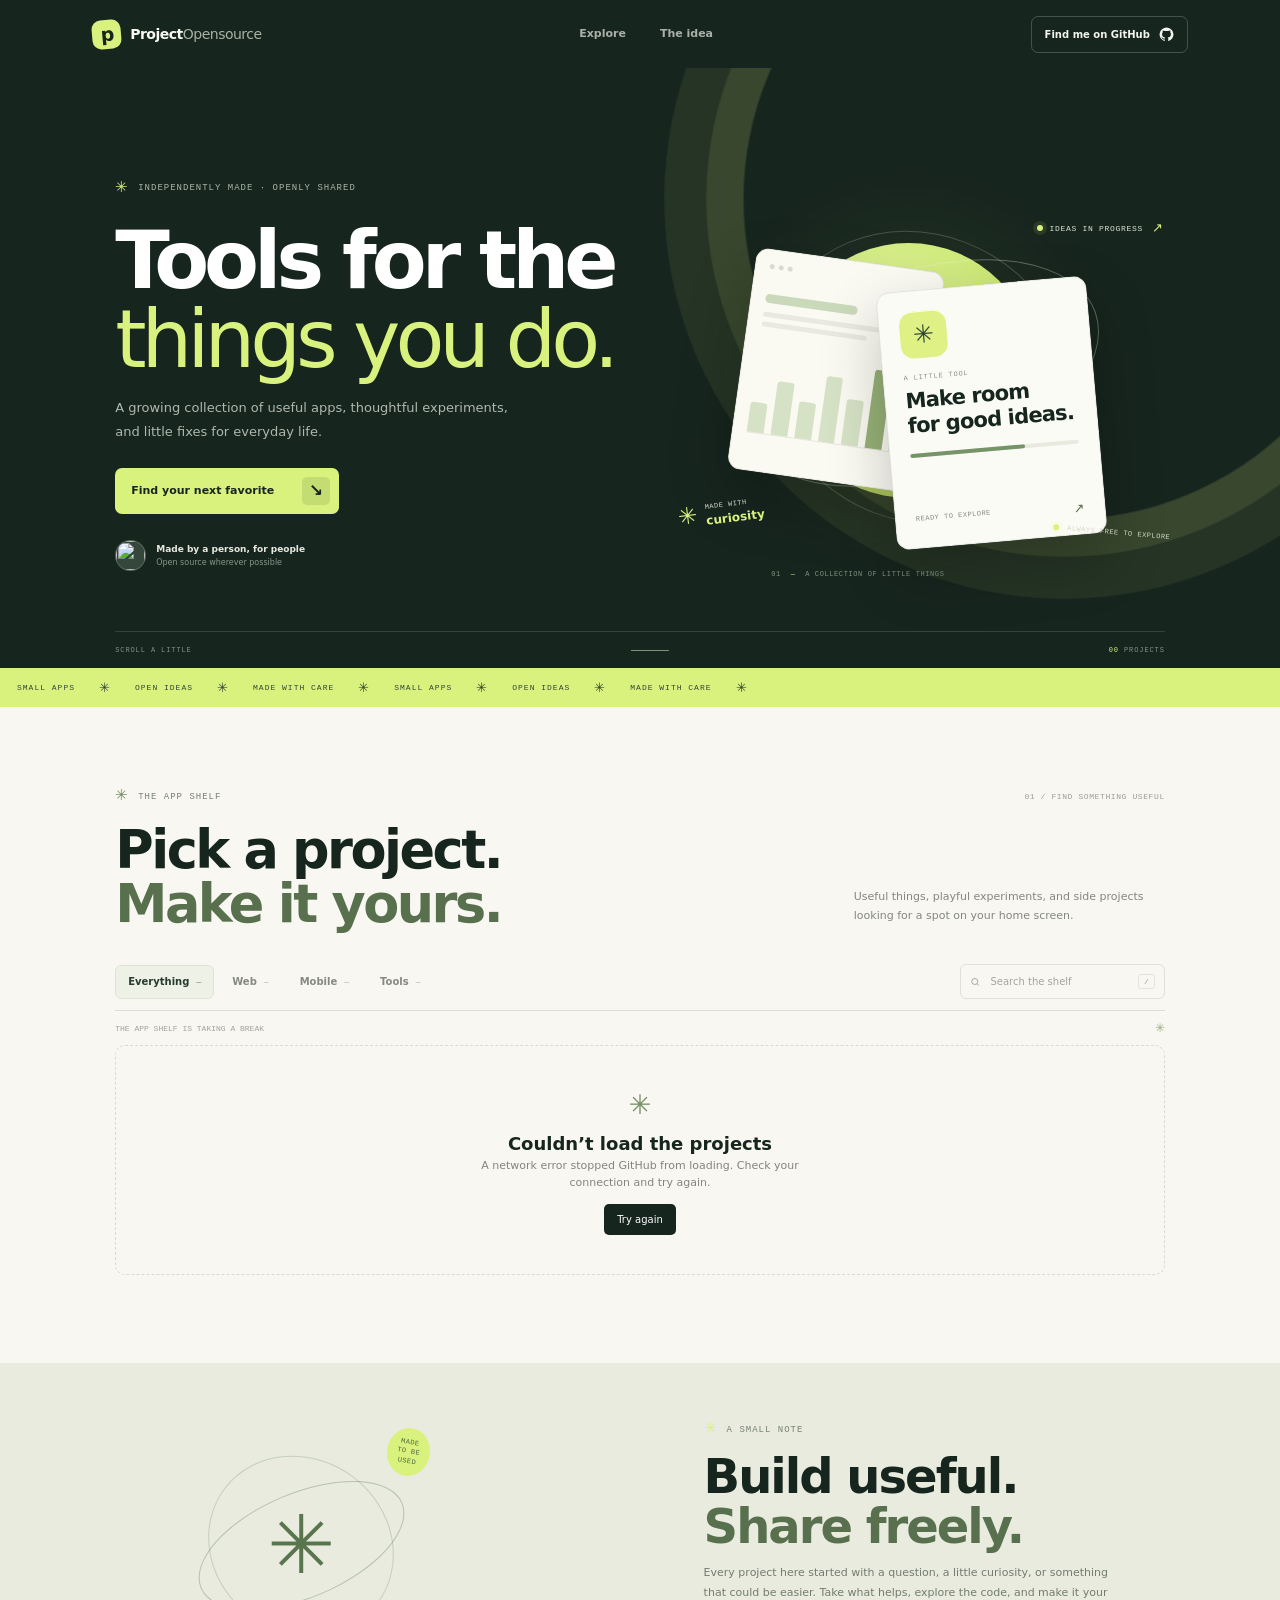
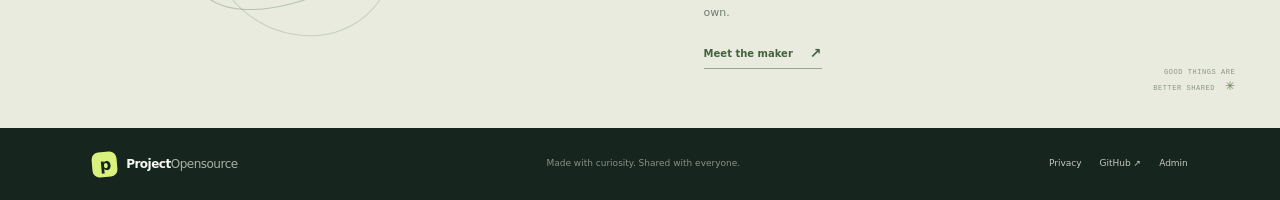
==== index.html @ 06e6ad5f "Polish mobile hero artwork" ====
<!doctype html>
<html lang="en">
  <head>
    <meta charset="utf-8">
    <meta name="viewport" content="width=device-width, initial-scale=1">
    <meta name="theme-color" content="#17251f">
    <meta name="description" content="Small, thoughtful apps for the things you do every day.">
    <title>Project Opensource — Apps for your everyday</title>
    <link rel="stylesheet" href="styles.css?v=4">
  </head>
  <body>
    <a class="skip-link" href="#apps">Skip to apps</a>
    <header class="site-header">
      <div class="header-inner">
        <a class="brand" href="#top" aria-label="Project Opensource home"><span class="brand-symbol" aria-hidden="true">p</span><span class="brand-name">Project<span>Opensource</span></span></a>
        <nav class="main-nav" aria-label="Main navigation">
          <a href="#apps">Explore</a>
          <a href="#about">The idea</a>
        </nav>
        <a class="header-profile" id="header-profile" href="https://github.com/bestboyssd" target="_blank" rel="noreferrer" aria-label="Find me on GitHub" title="Find me on GitHub"><span>Find me on GitHub</span><svg viewBox="0 0 24 24" aria-hidden="true"><path d="M12 .9a11.1 11.1 0 0 0-3.5 21.63c.55.1.76-.24.76-.53v-2.02c-3.1.68-3.76-1.31-3.76-1.31-.5-1.3-1.24-1.65-1.24-1.65-1.02-.7.08-.69.08-.69 1.12.08 1.71 1.15 1.71 1.15 1 1.72 2.62 1.23 3.26.94.1-.73.4-1.23.71-1.52-2.48-.28-5.08-1.24-5.08-5.52 0-1.22.44-2.21 1.15-2.99-.12-.28-.5-1.42.11-2.95 0 0 .94-.3 3.05 1.14a10.6 10.6 0 0 1 5.55 0c2.11-1.44 3.04-1.14 3.04-1.14.61 1.53.23 2.67.12 2.95.71.78 1.14 1.77 1.14 2.99 0 4.29-2.61 5.24-5.1 5.52.4.35.76 1.03.76 2.08V22c0 .3.2.64.77.53A11.1 11.1 0 0 0 12 .9Z"/></svg></a>
      </div>
    </header>

    <main id="top">
      <section class="hero" aria-labelledby="hero-title">
        <div class="hero-grain" aria-hidden="true"></div>
        <div class="hero-copy">
          <div class="eyebrow"><span class="eyebrow-star">✳</span><span>INDEPENDENTLY MADE · OPENLY SHARED</span></div>
          <h1 id="hero-title"><span id="hero-line-one">Tools for the</span><em id="hero-line-two">things you do.</em></h1>
          <p class="hero-description" id="hero-description">A growing collection of useful apps, thoughtful experiments, and little fixes for everyday life.</p>
          <a class="hero-cta" href="#apps"><span>Find your next favorite</span><span class="cta-arrow" aria-hidden="true">↘</span></a>
          <div class="hero-proof"><div class="profile-avatar" id="profile-avatar"><span>✳</span></div><div><strong>Made by a person, for people</strong><span>Open source wherever possible</span></div></div>
        </div>
        <div class="hero-art" aria-hidden="true">
          <div class="art-sun"></div><div class="art-orbit orbit-a"></div><div class="art-orbit orbit-b"></div>
          <div class="art-label label-top"><span class="label-live"></span> IDEAS IN PROGRESS <span>↗</span></div>
          <div class="hero-app-card app-card-back"><span class="mock-window"><i></i><i></i><i></i></span><span class="mock-title"></span><span class="mock-copy"></span><span class="mock-copy short"></span><span class="mock-chart"><i></i><i></i><i></i><i></i><i></i><i></i><i></i></span></div>
          <div class="hero-app-card app-card-front"><div class="mock-app-icon"><span>✳</span></div><div class="mock-chip">A LITTLE TOOL</div><strong>Make room<br>for good ideas.</strong><div class="mock-progress"><span></span></div><div class="mock-card-foot"><span>READY TO EXPLORE</span><span>↗</span></div></div>
          <div class="floating-note note-left"><span>✳</span><div>MADE WITH<br><b>curiosity</b></div></div>
          <div class="floating-note note-right"><span class="note-dot"></span> ALWAYS FREE TO EXPLORE</div>
          <div class="art-index">01 <span>—</span> A COLLECTION OF LITTLE THINGS</div>
        </div>
        <div class="hero-edge"><span>SCROLL A LITTLE</span><span class="edge-rule"></span><span><b class="hero-total">00</b> PROJECTS</span></div>
      </section>

      <div class="ticker" aria-label="Small apps, open ideas, made with care"><div class="ticker-track"><span>SMALL APPS</span><i>✳</i><span>OPEN IDEAS</span><i>✳</i><span>MADE WITH CARE</span><i>✳</i><span>SMALL APPS</span><i>✳</i><span>OPEN IDEAS</span><i>✳</i><span>MADE WITH CARE</span><i>✳</i></div></div>

      <section class="apps-section" id="apps" aria-labelledby="apps-title">
        <div class="section-topline"><div class="eyebrow dark-eyebrow"><span class="eyebrow-star">✳</span><span>THE APP SHELF</span></div><span class="section-index">01 / FIND SOMETHING USEFUL</span></div>
        <div class="section-heading"><div><h2 id="apps-title">Pick a project.<br><em>Make it yours.</em></h2></div><p>Useful things, playful experiments, and side projects looking for a spot on your home screen.</p></div>
        <div class="collection-tools">
          <div class="filter-tabs" role="group" aria-label="Filter projects by type">
            <button class="filter-tab selected" type="button" data-filter="all" aria-pressed="true">Everything <span class="tab-count" data-count="all">—</span></button>
            <button class="filter-tab" type="button" data-filter="web" aria-pressed="false">Web <span class="tab-count" data-count="web">—</span></button>
            <button class="filter-tab" type="button" data-filter="mobile" aria-pressed="false">Mobile <span class="tab-count" data-count="mobile">—</span></button>
            <button class="filter-tab" type="button" data-filter="tools" aria-pressed="false">Tools <span class="tab-count" data-count="tools">—</span></button>
          </div>
          <label class="search-box"><svg viewBox="0 0 24 24" aria-hidden="true"><circle cx="10.8" cy="10.8" r="6.8"></circle><path d="m16 16 4.1 4.1"></path></svg><input id="search-input" type="search" placeholder="Search the shelf" aria-label="Search projects"><kbd>/</kbd></label>
        </div>
        <div class="results-line"><span id="results-note" aria-live="polite">Loading the app shelf…</span><span class="results-decoration" aria-hidden="true">✳</span></div>
        <div class="project-grid" id="project-grid" aria-live="polite" aria-busy="true"></div>
        <div class="empty-state" id="empty-state" hidden><span class="empty-spark">✳</span><h3 id="empty-title">A moment, please</h3><p id="empty-message">Fetching the latest projects.</p><button id="retry-button" class="retry-button" type="button" hidden>Try again</button></div>
        <div class="load-more-wrap" id="load-more-wrap" hidden><button class="load-more" id="load-more" type="button">Show more <span aria-hidden="true">↓</span></button></div>
      </section>

      <section class="about-section" id="about">
        <div class="about-graphic" aria-hidden="true"><div class="about-ring ring-one"></div><div class="about-ring ring-two"></div><span class="about-cross">✳</span><span class="about-small">MADE<br>TO BE<br>USED</span></div>
        <div class="about-copy"><div class="eyebrow"><span class="eyebrow-star">✳</span><span>A SMALL NOTE</span></div><h2>Build useful.<br><em>Share freely.</em></h2><p>Every project here started with a question, a little curiosity, or something that could be easier. Take what helps, explore the code, and make it your own.</p><a id="about-profile" class="about-link" href="https://github.com/bestboyssd" target="_blank" rel="noreferrer">Meet the maker <span aria-hidden="true">↗</span></a></div>
        <div class="about-side-note">GOOD THINGS ARE<br>BETTER SHARED <span>✳</span></div>
      </section>
    </main>

    <footer class="site-footer"><a class="brand footer-brand" href="#top"><span class="brand-symbol" aria-hidden="true">p</span><span class="brand-name">Project<span>Opensource</span></span></a><span class="footer-note">Made with curiosity. Shared with everyone.</span><div class="footer-links"><a href="privacy.html">Privacy</a><a href="https://github.com/bestboyssd" id="footer-profile" target="_blank" rel="noreferrer">GitHub ↗</a><a href="https://project-opensource.pages.dev/admin-login.html">Admin</a></div></footer>
    <noscript><p class="noscript">This collection needs JavaScript to load projects from GitHub. Please enable it and refresh.</p></noscript>
    <script src="config.js?v=3"></script>
    <script src="app.js?v=3"></script>
  </body>
</html>
---- styles.css ----
:root {
  color-scheme: light;
  --ink: #17251f;
  --ink-soft: #26352d;
  --paper: #f8f7f1;
  --paper-bright: #fffefa;
  --paper-shadow: #efeee6;
  --muted: #7c837a;
  --line: #e7e5dc;
  --lime: #d9f27d;
  --green: #517462;
  --display: ui-sans-serif, system-ui, -apple-system, BlinkMacSystemFont, "Segoe UI", sans-serif;
  --body: ui-sans-serif, system-ui, -apple-system, BlinkMacSystemFont, "Segoe UI", sans-serif;
  --mono: ui-monospace, SFMono-Regular, Menlo, Consolas, monospace;
}
* { box-sizing: border-box; }
.skip-link { position: fixed; z-index: 20; top: 8px; left: 8px; padding: 10px 14px; border-radius: 6px; background: var(--lime); color: var(--ink); font-weight: 700; transform: translateY(-160%); }
.skip-link:focus { transform: translateY(0); }
html { scroll-behavior: smooth; scroll-padding-top: 74px; }
body { margin: 0; color: var(--ink); background: var(--paper); font: 15px/1.5 var(--body); -webkit-font-smoothing: antialiased; }
a { color: inherit; text-decoration: none; }
button,input { font: inherit; }
button,a { -webkit-tap-highlight-color: transparent; }
.site-header { height: 68px; background: var(--ink); color: white; position: relative; z-index: 5; }
.header-inner { height: 100%; max-width: 1440px; margin: auto; padding: 0 7.2%; display: flex; align-items: center; justify-content: space-between; }
.brand { display: inline-flex; align-items: center; gap: 9px; }
.brand-symbol { width: 29px; height: 29px; display: grid; place-items: center; border-radius: 9px; background: var(--lime); color: var(--ink); font: 700 19px/1 var(--display); letter-spacing: -2px; transform: rotate(-5deg); }

.brand-name { font: 700 14px var(--display); letter-spacing: -.5px; color: #f8f9f3; }
.brand-name span { color: #a9b2a5; font-weight: 400; }
.main-nav { display: flex; gap: 34px; height: 100%; align-items: center; }
.main-nav a { position: relative; color: #aab1aa; font-size: 11px; font-weight: 600; transition: color .2s; }
.main-nav a:hover { color: white; }
.header-profile { display: flex; align-items: center; gap: 9px; padding: 10px 13px; border: 1px solid rgba(255,255,255,.2); border-radius: 7px; color: #f3f4ee; font-size: 10px; font-weight: 600; transition: background .2s,border-color .2s; }
.header-profile:hover { background: rgba(255,255,255,.08); border-color: rgba(255,255,255,.4); }
.header-profile svg { width: 15px; height: 15px; fill: currentColor; }
.hero { min-height: 600px; padding: 70px 9% 42px; max-width: 1600px; margin: auto; display: grid; grid-template-columns: 1.05fr .95fr; align-items: center; position: relative; overflow: hidden; background: var(--ink); color: white; }
body { background: var(--ink); }
main { background: var(--paper); }
.hero::before { content: ""; position: absolute; width: 640px; height: 640px; right: -105px; top: -190px; border: 1px solid rgba(221,243,133,.09); border-radius: 50%; box-shadow: 0 0 0 36px rgba(221,243,133,.018),0 0 0 37px rgba(221,243,133,.08),0 0 0 78px rgba(221,243,133,.014),0 0 0 79px rgba(221,243,133,.055); pointer-events: none; }
.hero-grain { position: absolute; inset: 0; opacity: .11; pointer-events: none; background-image: radial-gradient(rgba(255,255,255,.55) .55px, transparent .55px); background-size: 6px 6px; mask-image: linear-gradient(90deg,transparent,#000 86%); }
.hero-copy { position: relative; z-index: 1; padding-bottom: 12px; }
.eyebrow { display: flex; align-items: center; gap: 9px; font: 500 9px var(--mono); letter-spacing: 1px; color: #a9b5a9; }
.eyebrow-star { color: var(--lime); font-size: 15px; line-height: 1; }
.hero h1 { margin: 25px 0 17px; max-width: 600px; font: 600 clamp(46px,6.25vw,83px)/.99 var(--display); letter-spacing: -5px; }
.hero h1 em { display: block; color: var(--lime); font-style: normal; font-weight: 500; }
.hero-description { max-width: 402px; margin: 0; color: #aeb8ae; font-size: 13px; line-height: 1.8; }
.hero-cta { display: inline-flex; align-items: center; justify-content: space-between; gap: 28px; min-height: 46px; margin-top: 25px; padding: 0 9px 0 16px; border-radius: 7px; background: var(--lime); color: var(--ink); font-weight: 700; font-size: 11px; transition: transform .2s,background .2s; }
.hero-cta:hover { transform: translateY(-2px); background: #e5f9a3; }
.cta-arrow { width: 28px; height: 28px; display: grid; place-items: center; border-radius: 5px; background: rgba(23,37,31,.1); font-size: 17px; }
.hero-proof { margin-top: 26px; display: flex; align-items: center; gap: 10px; }
.profile-avatar { width: 31px; height: 31px; flex: 0 0 31px; display: grid; place-items: center; border: 1px solid rgba(255,255,255,.17); border-radius: 50%; background: #34473a; color: var(--lime); overflow: hidden; font-size: 15px; }
.profile-avatar img { width: 100%; height: 100%; object-fit: cover; }
.hero-proof div:last-child { display: flex; flex-direction: column; line-height: 1.4; gap: 2px; }
.hero-proof strong { color: #e7e9e0; font-size: 9px; font-weight: 600; }
.hero-proof div:last-child span { color: #879589; font-size: 8px; }
.hero-art { height: 410px; max-width: 520px; width: 100%; justify-self: end; position: relative; }
.art-sun { position: absolute; width: 255px; height: 255px; top: 66px; left: 115px; border-radius: 50%; background: radial-gradient(circle at 40% 37%,#edffac,#c7e56c 68%,#aac557); box-shadow: 0 0 100px rgba(215,243,123,.09); }
.art-orbit { position: absolute; z-index: 1; left: 69px; top: 94px; width: 371px; height: 204px; border: 1px solid rgba(237,243,221,.32); border-radius: 50%; transform: rotate(-19deg); }
.orbit-b { left: 96px; top: 58px; width: 315px; height: 285px; transform: rotate(31deg); border-color: rgba(237,243,221,.2); }
.art-label { position: absolute; top: 43px; right: 1px; z-index: 3; display: flex; align-items: center; gap: 7px; color: #dce2d4; font: 8px var(--mono); letter-spacing: .7px; }
.art-label > span:last-child { color: var(--lime); font-size: 13px; margin-left: 2px; }
.label-live,.note-dot { width: 6px; height: 6px; border-radius: 50%; background: var(--lime); box-shadow: 0 0 0 4px rgba(217,242,125,.1); }
.hero-app-card { position: absolute; border: 1px solid rgba(25,40,30,.1); border-radius: 13px; box-shadow: 0 24px 60px rgba(0,0,0,.23); }
.app-card-back { z-index: 1; width: 190px; height: 223px; top: 82px; left: 75px; padding: 14px; background: #fbfaf2; transform: rotate(8deg); }
.mock-window { display: flex; gap: 4px; }.mock-window i { width: 5px; height: 5px; border-radius: 50%; background: #d9dbd0; }
.mock-title { display: block; width: 58%; height: 9px; margin-top: 25px; border-radius: 5px; background: #cbd9bb; }
.mock-copy { display: block; width: 90%; height: 5px; margin-top: 9px; border-radius: 5px; background: #e9e9df; }.mock-copy.short { width: 66%; margin-top: 5px; }
.mock-chart { height: 84px; display: flex; align-items: end; justify-content: space-around; gap: 7px; margin-top: 23px; border-bottom: 1px solid #e8e7de; }.mock-chart i { flex: 1; background: #d5e2c5; border-radius: 3px 3px 0 0; }.mock-chart i:nth-child(1){height:36%}.mock-chart i:nth-child(2){height:65%}.mock-chart i:nth-child(3){height:45%}.mock-chart i:nth-child(4){height:80%}.mock-chart i:nth-child(5){height:56%}.mock-chart i:nth-child(6){height:95%;background:#97b277}.mock-chart i:nth-child(7){height:70%}
.app-card-front { z-index: 2; top: 107px; left: 220px; width: 211px; height: 258px; padding: 20px; background: #fbfbf6; color: var(--ink); transform: rotate(-5deg); }
.mock-app-icon { width: 47px; height: 47px; display: grid; place-items: center; border-radius: 13px; background: #dff084; color: #304937; font-size: 25px; box-shadow: inset 0 1px rgba(255,255,255,.9); }
.mock-chip { margin-top: 15px; color: #88917d; font: 7px var(--mono); letter-spacing: .8px; }
.app-card-front strong { display: block; margin-top: 7px; font: 600 21px/1.18 var(--display); letter-spacing: -.8px; }
.mock-progress { height: 4px; margin-top: 15px; border-radius: 4px; background: #e9eadf; }.mock-progress span { display: block; width: 68%; height: 100%; border-radius: inherit; background: #769468; }
.mock-card-foot { position: absolute; left: 20px; right: 20px; bottom: 17px; display: flex; justify-content: space-between; color: #828a7c; font: 7px var(--mono); letter-spacing: .5px; }.mock-card-foot span:last-child { color: #526c4b; font-size: 13px; }
.floating-note { position: absolute; z-index: 3; display: flex; align-items: center; color: #d1d8ca; font: 7px var(--mono); letter-spacing: .5px; }.note-left { left: 12px; bottom: 60px; gap: 8px; transform: rotate(-7deg); }.note-left > span { color: var(--lime); font-size: 23px; }.note-left b { display: inline-block; padding-top: 3px; color: var(--lime); font: 600 12px var(--display); letter-spacing: 0; }.note-right { right: -6px; bottom: 51px; gap: 8px; transform: rotate(5deg); }
.art-index { position: absolute; bottom: 9px; left: 105px; color: #7f9080; font: 7px var(--mono); letter-spacing: .6px; }.art-index span { color: var(--lime); padding: 0 5px; }
.hero-edge { position: absolute; bottom: 0; left: 9%; right: 9%; height: 37px; display: flex; align-items: center; justify-content: space-between; border-top: 1px solid rgba(236,241,230,.14); color: #849187; font: 7px var(--mono); letter-spacing: .9px; }
.hero-edge b { color: var(--lime); font-weight: 500; }.edge-rule { width: 38px; height: 1px; background: #7f917d; }
.ticker { overflow: hidden; background: var(--lime); color: #324534; white-space: nowrap; }
.ticker-track { width: max-content; min-height: 39px; display: flex; align-items: center; gap: 24px; padding: 0 17px; animation: ticker-scroll 28s linear infinite; font: 8px var(--mono); letter-spacing: 1px; }
.ticker-track i { font-style: normal; font-size: 13px; }
@keyframes ticker-scroll { to { transform: translateX(-33.333%); } }
.apps-section { max-width: 1440px; min-height: 600px; margin: auto; padding: 82px 9% 88px; background: var(--paper); }
.section-topline { display: flex; align-items: center; justify-content: space-between; }
.dark-eyebrow { color: #758075; }.dark-eyebrow .eyebrow-star { color: #718b61; }.section-index { color: #9b9c91; font: 8px var(--mono); letter-spacing: .6px; }
.section-heading { display: flex; align-items: end; justify-content: space-between; gap: 40px; margin-top: 19px; }
.section-heading h2 { margin: 0; font: 600 clamp(34px,4.1vw,53px)/1.03 var(--display); letter-spacing: -2.5px; }
.section-heading h2 em { color: #58704d; font-style: normal; }
.section-heading p { max-width: 310px; margin: 0 1px 5px 0; color: #83877c; font-size: 11px; line-height: 1.8; }
.collection-tools { display: flex; align-items: center; justify-content: space-between; gap: 18px; margin-top: 33px; padding-bottom: 11px; border-bottom: 1px solid #deded3; }
.filter-tabs { display: flex; gap: 5px; overflow-x: auto; scrollbar-width: none; }.filter-tabs::-webkit-scrollbar { display: none; }
.filter-tab { display: flex; align-items: center; gap: 7px; min-height: 34px; padding: 0 12px; border: 1px solid transparent; border-radius: 6px; background: transparent; color: #858a80; cursor: pointer; white-space: nowrap; font-size: 10px; font-weight: 600; transition: .18s ease; }
.filter-tab:hover { color: var(--ink); background: #efeee7; }.filter-tab.selected { color: #273c2f; border-color: #dfe3d6; background: #eef1e6; }
.tab-count { color: #a4a79d; font: 8px var(--mono); }.filter-tab.selected .tab-count { color: #617752; }
.search-box { width: 205px; height: 35px; padding: 0 9px; display: flex; align-items: center; gap: 8px; border: 1px solid #e1e0d7; border-radius: 6px; color: #93978d; transition: border .2s,box-shadow .2s; }
.search-box:focus-within { border-color: #9dac8d; box-shadow: 0 0 0 3px rgba(81,116,98,.08); }
.search-box svg { width: 14px; height: 14px; fill: none; stroke: currentColor; stroke-width: 1.8; }.search-box input { min-width: 0; width: 100%; outline: 0; border: 0; color: var(--ink); background: transparent; font-size: 10px; }.search-box input::placeholder { color: #a4a59d; }.search-box kbd { padding: 2px 5px; border: 1px solid #e5e4dc; border-radius: 3px; color: #9fa198; font: 8px var(--mono); }
.results-line { min-height: 34px; display: flex; justify-content: space-between; align-items: center; color: #a1a399; font: 8px var(--mono); }.results-decoration { color: #9cac81; font-size: 12px; }
.project-grid { display: grid; grid-template-columns: repeat(3,minmax(0,1fr)); gap: 16px; }
.project-card { --hue: 92; overflow: hidden; min-width: 0; min-height: 336px; display: flex; flex-direction: column; border: 1px solid #e5e4da; border-radius: 10px; background: var(--paper-bright); opacity: 1; animation: card-rise .38s ease both; animation-delay: var(--card-delay,0ms); transition: transform .22s ease,box-shadow .22s ease,border-color .22s ease; }
@keyframes card-rise { from { opacity: 0; } to { opacity: 1; } }
.project-card:hover { transform: translateY(-5px); border-color: #d7ddcf; box-shadow: 0 15px 32px rgba(32,48,35,.09); }
.project-cover { height: 128px; position: relative; overflow: hidden; background: linear-gradient(135deg,hsl(var(--hue) 46% 85%),hsl(calc(var(--hue) + 36) 47% 72%)); }
.project-cover::before { content: ""; position: absolute; width: 155px; height: 155px; top: -83px; right: -21px; border: 1px solid rgba(255,255,255,.52); border-radius: 50%; box-shadow: 0 0 0 18px rgba(255,255,255,.1),0 0 0 42px rgba(255,255,255,.09); }
.project-cover::after { content: ""; position: absolute; inset: 0; opacity: .13; background-image: radial-gradient(rgba(36,45,33,.6) .55px,transparent .55px); background-size: 6px 6px; mask-image: linear-gradient(140deg,#000,transparent 78%); }
.cover-type { position: absolute; left: 13px; top: 13px; z-index: 1; padding: 5px 7px; border: 1px solid rgba(255,255,255,.44); border-radius: 4px; color: #364532; background: rgba(255,255,255,.38); backdrop-filter: blur(7px); font: 7px var(--mono); letter-spacing: .6px; text-transform: uppercase; }
.cover-icon { position: absolute; z-index: 1; left: 19px; bottom: 8px; width: 73px; height: 73px; display: grid; place-items: center; border: 4px solid rgba(255,255,255,.74); border-radius: 22px; color: #273d30; background: rgba(255,255,255,.75); box-shadow: 0 5px 15px rgba(40,54,36,.11); font: 600 29px var(--display); text-transform: uppercase; transform: rotate(-5deg); }
.cover-icon::after { content: "✳"; position: absolute; right: -10px; top: -11px; color: #526d49; font: 14px var(--body); transform: rotate(15deg); }
.cover-orbit { position: absolute; width: 130px; height: 66px; right: 37px; bottom: 24px; border: 1px solid rgba(255,255,255,.63); border-radius: 50%; transform: rotate(-24deg); }
.cover-spark { position: absolute; z-index: 1; right: 45px; bottom: 25px; color: rgba(255,255,255,.83); font-size: 24px; }
.card-star { position: absolute; z-index: 2; top: 13px; right: 13px; display: flex; align-items: center; gap: 5px; color: #405440; font: 9px var(--mono); }.card-star svg { width: 12px; height: 12px; fill: rgba(255,255,255,.36); stroke: currentColor; stroke-width: 1.4; }
.project-body { padding: 20px 16px 0; display: flex; flex: 1; flex-direction: column; }
.project-card h3 { overflow: hidden; margin: 0; color: #1f2e25; text-overflow: ellipsis; white-space: nowrap; text-transform: capitalize; font: 600 18px/1.25 var(--display); letter-spacing: -.45px; }
.project-description { display: -webkit-box; min-height: 38px; overflow: hidden; margin: 7px 0 0; color: #81867c; font-size: 10px; line-height: 1.75; -webkit-line-clamp: 2; -webkit-box-orient: vertical; }
.tag-list { min-height: 25px; display: flex; flex-wrap: wrap; gap: 5px; margin-top: 11px; }.project-tag { padding: 4px 7px; border: 1px solid #ecebe3; border-radius: 4px; color: #777d72; background: #f7f6f0; font: 7px var(--mono); }.project-tag.primary-tag { border-color: #e1e8d6; color: #58724c; background: #f0f3e9; }
.card-footer { min-height: 53px; display: flex; align-items: center; justify-content: space-between; gap: 9px; margin-top: auto; border-top: 1px solid #eeede6; }
.repo-action { width: 29px; height: 29px; display: grid; flex: 0 0 29px; place-items: center; border: 1px solid #e8e8df; border-radius: 5px; color: #677166; transition: .18s; }.repo-action:hover { color: var(--ink); background: #f1f1e9; }.repo-action svg { width: 14px; height: 14px; fill: currentColor; }
.card-ctas { display: flex; align-items: center; gap: 6px; }.download-action,.website-action { min-height: 30px; display: inline-flex; align-items: center; justify-content: center; gap: 6px; padding: 0 10px; border-radius: 5px; color: #f7f8ef; background: var(--ink); font-size: 9px; font-weight: 700; transition: background .18s,transform .18s; }.download-action:hover,.website-action:hover { background: #385540; transform: translateY(-1px); }.download-action svg,.website-action svg { width: 12px; height: 12px; fill: none; stroke: currentColor; stroke-width: 1.7; stroke-linecap: round; stroke-linejoin: round; }.website-action { color: #3b5440; border: 1px solid #dfe5d8; background: #f0f3e9; }.website-action:hover { color: white; }.download-action.downloading { opacity: .7; pointer-events: none; }
.updated-date { color: #aaa99e; font: 7px var(--mono); white-space: nowrap; }
.empty-state { min-height: 230px; display: flex; flex-direction: column; align-items: center; justify-content: center; padding: 25px; border: 1px dashed #d9dbd0; border-radius: 10px; text-align: center; }.empty-state[hidden],.load-more-wrap[hidden] { display: none; }.empty-spark { color: #769166; font-size: 27px; }.empty-state h3 { margin: 8px 0 4px; font: 600 18px var(--display); }.empty-state p { max-width: 350px; margin: 0; color: #82867b; font-size: 11px; }.retry-button { margin-top: 13px; padding: 8px 13px; border: 0; border-radius: 5px; background: var(--ink); color: white; cursor: pointer; font-size: 10px; }.load-more-wrap { display: flex; justify-content: center; padding-top: 27px; }.load-more { min-height: 39px; padding: 0 17px; border: 1px solid #dfe0d7; border-radius: 6px; background: transparent; color: #586256; cursor: pointer; font-size: 10px; font-weight: 600; }.load-more:hover { background: #eff1e8; }
.about-section { min-height: 365px; position: relative; display: flex; align-items: center; justify-content: space-between; gap: 45px; overflow: hidden; padding: 55px 13%; background: #e8ebde; }
.about-graphic { width: 270px; height: 250px; flex: 0 0 270px; position: relative; display: grid; place-items: center; }
.about-ring { position: absolute; border: 1px solid rgba(88,112,77,.34); border-radius: 50%; transform: rotate(-23deg); }.ring-one { width: 219px; height: 105px; }.ring-two { width: 192px; height: 174px; transform: rotate(37deg); border-color: rgba(88,112,77,.23); }
.about-cross { position: absolute; color: #59754d; font-size: 81px; }.about-small { position: absolute; top: 7px; right: 6px; padding: 10px; border-radius: 50%; background: var(--lime); color: #4c6644; text-align: center; font: 7px/1.35 var(--mono); letter-spacing: .4px; transform: rotate(10deg); }
.about-copy { position: relative; z-index: 1; max-width: 490px; }.about-copy .eyebrow { color: #768174; }.about-copy h2 { margin: 15px 0 12px; font: 600 clamp(34px,4vw,48px)/1.03 var(--display); letter-spacing: -2px; }.about-copy h2 em { color: #58704d; font-style: normal; }.about-copy p { max-width: 410px; margin: 0 0 18px; color: #737c70; font-size: 11px; line-height: 1.8; }.about-link { display: inline-flex; align-items: center; gap: 17px; padding-bottom: 4px; border-bottom: 1px solid #97a68d; color: #45613f; font-size: 10px; font-weight: 700; }.about-link span { font-size: 14px; }.about-side-note { position: absolute; right: 3.5%; bottom: 31px; color: #8b9586; text-align: right; font: 7px/1.6 var(--mono); letter-spacing: .55px; }.about-side-note span { color: #66815a; font-size: 12px; margin-left: 5px; }
.site-footer { min-height: 72px; display: flex; align-items: center; justify-content: space-between; gap: 15px; padding: 14px 7.2%; background: var(--ink); color: white; }.footer-brand .brand-symbol { width: 25px; height: 25px; font-size: 16px; border-radius: 7px; }.footer-brand .brand-name { font-size: 12px; }.footer-note { color: #879287; font-size: 9px; }.footer-links { display: flex; gap: 18px; color: #c3c9c1; font-size: 9px; }.footer-links a:hover { color: var(--lime); }
.noscript { position: fixed; z-index: 10; right: 0; bottom: 0; left: 0; padding: 13px; margin: 0; background: #fff0cf; color: #55492e; text-align: center; font-size: 12px; }
@media (min-width: 1450px) { .hero { min-height: 660px; }.hero-art { transform: scale(1.12); transform-origin: center right; }.project-grid { grid-template-columns: repeat(3,minmax(0,1fr)); } }
@media (max-width: 1000px) { .hero { padding-left: 6%; padding-right: 6%; }.hero h1 { letter-spacing: -3.5px; }.hero-art { transform: scale(.87); transform-origin: center right; margin-left: -25px; }.hero-edge { left: 6%; right: 6%; }.apps-section { padding-left: 6%; padding-right: 6%; }.project-grid { grid-template-columns: repeat(2,minmax(0,1fr)); }.about-section { padding-left: 8%; padding-right: 8%; gap: 25px; }.about-graphic { transform: scale(.88); flex-basis: 238px; margin-left: -12px; } }
@media (max-width: 680px) {
  html { scroll-padding-top: 61px; }.site-header { height: 61px; }.header-inner { padding: 0 17px; }.brand-symbol { width: 27px; height: 27px; }.brand-name { font-size: 13px; }.main-nav { display: flex; align-items: center; gap: 11px; }.main-nav a { min-height: 44px; display: inline-flex; align-items: center; font-size: 9px; }.header-profile { width: 36px; height: 36px; justify-content: center; padding: 0; gap: 0; }.header-profile span { display: none; }.header-profile svg { width: 15px; }
  .hero { display: flex; flex-direction: column; align-items: stretch; min-height: 0; padding: 45px 21px 0; }.hero::before { width: 390px; height: 390px; right: -190px; top: 217px; box-shadow: 0 0 0 22px rgba(221,243,133,.018),0 0 0 23px rgba(221,243,133,.08),0 0 0 48px rgba(221,243,133,.014),0 0 0 49px rgba(221,243,133,.055); }.hero h1 { margin: 20px 0 12px; font-size: clamp(45px,12vw,62px); letter-spacing: -3px; line-height: .99; }.hero-description { max-width: 360px; font-size: 11px; line-height: 1.75; }.hero-cta { min-height: 43px; margin-top: 19px; padding-left: 13px; gap: 22px; font-size: 10px; }.cta-arrow { width: 26px; height: 26px; }.hero-proof { margin-top: 18px; }.hero-proof strong { font-size: 8px; }.hero-proof div:last-child span { font-size: 7px; }
  .hero-art { height: 270px; width: 100%; max-width: 390px; flex: 0 0 270px; margin: 5px auto 0; transform: scale(.77); transform-origin: center top; }.art-sun { left: 65px; top: 47px; width: 235px; height: 235px; }.art-orbit { left: 17px; top: 76px; width: 350px; height: 190px; }.orbit-b { left: 40px; top: 44px; width: 300px; height: 270px; }.art-label { right: 4px; top: 28px; font-size: 7px; }.app-card-back { left: 28px; top: 42px; }.app-card-front { left: 171px; top: 66px; }.note-left { left: 1px; bottom: 30px; }.note-right { right: 0; bottom: 27px; font-size: 6px; }.art-index { bottom: 1px; left: 87px; font-size: 6px; }.hero-edge { position: relative; left: auto; right: auto; bottom: auto; min-height: 35px; flex: 0 0 35px; font-size: 6px; }.edge-rule { width: 24px; }.ticker-track { min-height: 34px; gap: 17px; font-size: 7px; }.ticker-track i { font-size: 11px; }
  .apps-section { min-height: 0; padding: 55px 18px 62px; }.section-topline { align-items: center; }.section-index { font-size: 6px; letter-spacing: .25px; }.eyebrow { font-size: 8px; }.section-heading { display: block; margin-top: 14px; }.section-heading h2 { font-size: 39px; letter-spacing: -2px; }.section-heading p { max-width: 330px; margin-top: 10px; font-size: 10px; }.collection-tools { display: flex; flex-direction: column-reverse; align-items: stretch; gap: 8px; margin-top: 21px; padding-bottom: 7px; }.search-box { width: 100%; min-height: 44px; padding: 0 10px; }.search-box input { font-size: 10px; }.filter-tabs { width: calc(100% + 36px); margin: 0 -18px; padding: 0 13px; gap: 2px; }.filter-tab { min-height: 40px; padding: 0 9px; gap: 5px; font-size: 9px; }.tab-count { font-size: 7px; }.results-line { min-height: 29px; font-size: 7px; }.project-grid { grid-template-columns: minmax(0,1fr); gap: 12px; }.project-card { min-height: 320px; border-radius: 9px; }.project-cover { height: 123px; }.cover-icon { width: 69px; height: 69px; border-radius: 20px; }.project-body { padding: 18px 14px 0; }.project-card h3 { font-size: 17px; }.project-description { min-height: 35px; margin-top: 6px; font-size: 10px; }.tag-list { margin-top: 9px; }.card-footer { min-height: 54px; }.card-ctas { gap: 5px; }.download-action,.website-action { min-height: 40px; padding: 0 9px; font-size: 9px; }.repo-action { width: 40px; height: 40px; }.updated-date { font-size: 6px; }.load-more-wrap { padding-top: 20px; }
  .about-section { min-height: 480px; display: flex; flex-direction: column-reverse; align-items: stretch; justify-content: flex-end; gap: 0; padding: 45px 23px 56px; }.about-copy { max-width: 380px; }.about-copy h2 { margin-top: 12px; font-size: 39px; letter-spacing: -1.8px; }.about-copy p { max-width: 340px; margin-bottom: 16px; font-size: 10px; }.about-graphic { position: absolute; right: -13px; bottom: 18px; width: 205px; height: 190px; transform: scale(.75); transform-origin: bottom right; }.about-side-note { right: auto; left: 22px; bottom: 32px; font-size: 6px; }.site-footer { min-height: 65px; padding: 12px 16px; gap: 9px; }.footer-brand .brand-symbol { width: 22px; height: 22px; }.footer-brand .brand-name { font-size: 10px; }.footer-note { display: none; }.footer-links { gap: 13px; font-size: 8px; }
}
@media (max-width: 365px) { .header-inner { padding: 0 13px; }.hero { padding-left: 17px; padding-right: 17px; }.hero h1 { font-size: 43px; }.hero-art { width: 125%; margin-left: -12%; transform: scale(.7); transform-origin: center top; margin-bottom: -40px; }.hero-edge { font-size: 5px; }.apps-section { padding-left: 15px; padding-right: 15px; }.filter-tabs { width: calc(100% + 30px); margin-left: -15px; margin-right: -15px; padding: 0 9px; }.filter-tab { padding: 0 7px; }.about-section { padding-left: 18px; padding-right: 18px; }.footer-links { gap: 9px; } }
@media (prefers-reduced-motion: reduce) { *,*::before,*::after { scroll-behavior: auto !important; animation-duration: .01ms !important; animation-iteration-count: 1 !important; transition-duration: .01ms !important; } }

@media (max-width:680px) { .hero-art { height:280px; flex-basis:280px; transform:scale(.82); transform-origin:center top; }.app-card-back { left:14px; }.app-card-front { left:147px; }.hero-art .art-label,.hero-art .floating-note,.hero-art .art-index { display:none; } }
@media (max-width:365px) { .hero-art { width:100%; margin:5px auto 0; transform:scale(.66); transform-origin:center top; } }
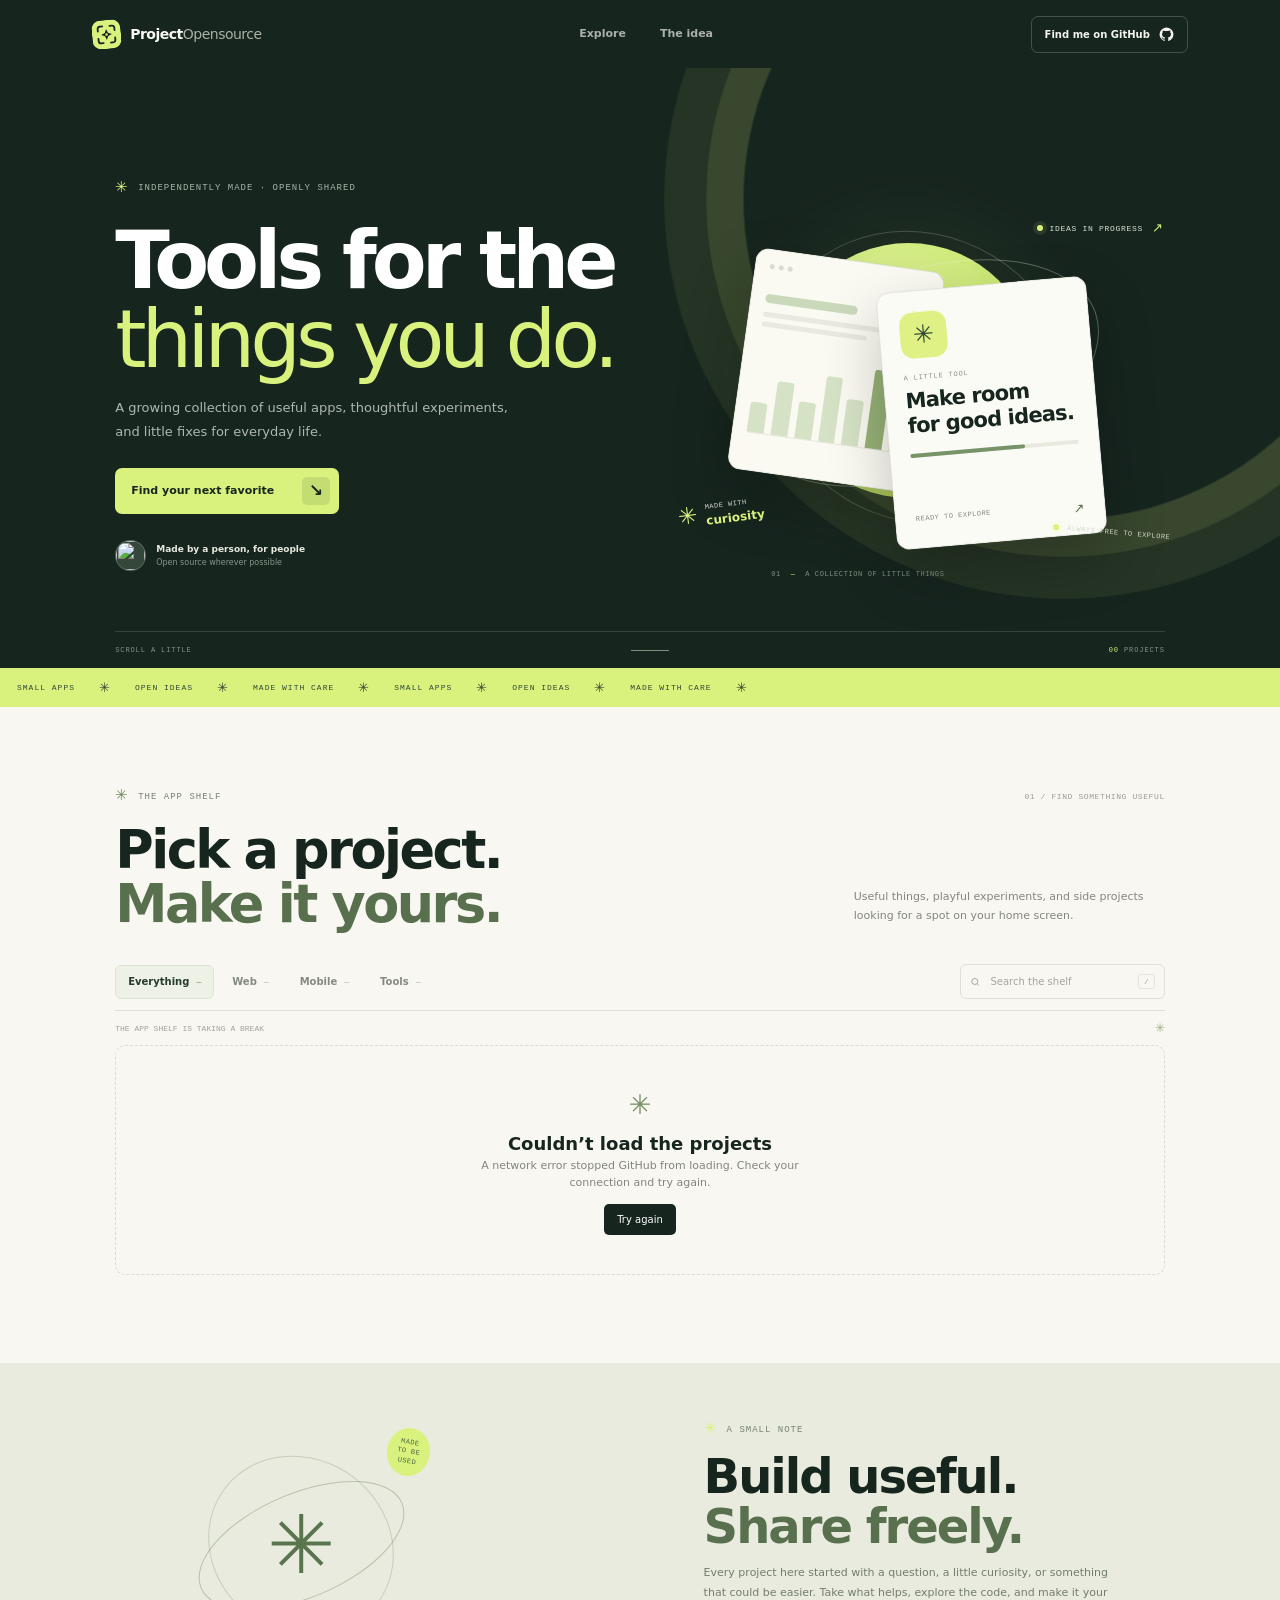
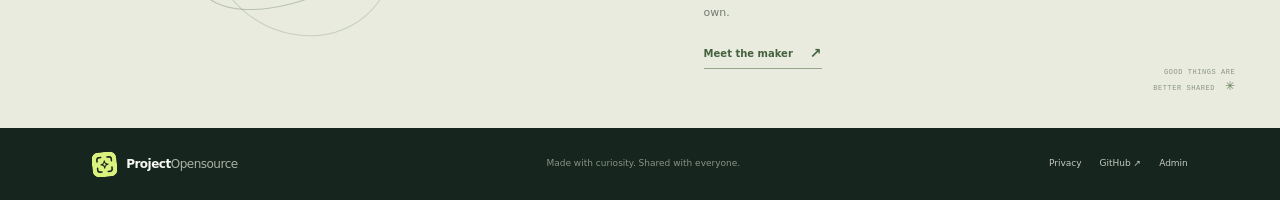
==== commit dd9e6210: "Add Project Opensource brand icon" ====
--- a/index.html
+++ b/index.html
@@ -6,13 +6,15 @@
     <meta name="theme-color" content="#17251f">
     <meta name="description" content="Small, thoughtful apps for the things you do every day.">
     <title>Project Opensource — Apps for your everyday</title>
-    <link rel="stylesheet" href="styles.css?v=4">
+    <link rel="icon" type="image/svg+xml" href="icon.svg">
+    <link rel="manifest" href="site.webmanifest">
+    <link rel="stylesheet" href="styles.css?v=7">
   </head>
   <body>
     <a class="skip-link" href="#apps">Skip to apps</a>
     <header class="site-header">
       <div class="header-inner">
-        <a class="brand" href="#top" aria-label="Project Opensource home"><span class="brand-symbol" aria-hidden="true">p</span><span class="brand-name">Project<span>Opensource</span></span></a>
+        <a class="brand" href="#top" aria-label="Project Opensource home"><img class="brand-symbol" src="icon.svg" alt="" aria-hidden="true"><span class="brand-name">Project<span>Opensource</span></span></a>
         <nav class="main-nav" aria-label="Main navigation">
           <a href="#apps">Explore</a>
           <a href="#about">The idea</a>
@@ -70,7 +72,7 @@
       </section>
     </main>
 
-    <footer class="site-footer"><a class="brand footer-brand" href="#top"><span class="brand-symbol" aria-hidden="true">p</span><span class="brand-name">Project<span>Opensource</span></span></a><span class="footer-note">Made with curiosity. Shared with everyone.</span><div class="footer-links"><a href="privacy.html">Privacy</a><a href="https://github.com/bestboyssd" id="footer-profile" target="_blank" rel="noreferrer">GitHub ↗</a><a href="https://project-opensource.pages.dev/admin-login.html">Admin</a></div></footer>
+    <footer class="site-footer"><a class="brand footer-brand" href="#top"><img class="brand-symbol" src="icon.svg" alt="" aria-hidden="true"><span class="brand-name">Project<span>Opensource</span></span></a><span class="footer-note">Made with curiosity. Shared with everyone.</span><div class="footer-links"><a href="privacy.html">Privacy</a><a href="https://github.com/bestboyssd" id="footer-profile" target="_blank" rel="noreferrer">GitHub ↗</a><a href="https://project-opensource.pages.dev/admin-login.html">Admin</a></div></footer>
     <noscript><p class="noscript">This collection needs JavaScript to load projects from GitHub. Please enable it and refresh.</p></noscript>
     <script src="config.js?v=3"></script>
     <script src="app.js?v=3"></script>
--- a/styles.css
+++ b/styles.css
@@ -24,7 +24,7 @@
 .site-header { height: 68px; background: var(--ink); color: white; position: relative; z-index: 5; }
 .header-inner { height: 100%; max-width: 1440px; margin: auto; padding: 0 7.2%; display: flex; align-items: center; justify-content: space-between; }
 .brand { display: inline-flex; align-items: center; gap: 9px; }
-.brand-symbol { width: 29px; height: 29px; display: grid; place-items: center; border-radius: 9px; background: var(--lime); color: var(--ink); font: 700 19px/1 var(--display); letter-spacing: -2px; transform: rotate(-5deg); }
+.brand-symbol { width:29px; height:29px; display:block; flex:0 0 auto; object-fit:contain; border-radius:9px; transform:rotate(-5deg); }
 
 .brand-name { font: 700 14px var(--display); letter-spacing: -.5px; color: #f8f9f3; }
 .brand-name span { color: #a9b2a5; font-weight: 400; }
@@ -124,7 +124,7 @@
 .about-ring { position: absolute; border: 1px solid rgba(88,112,77,.34); border-radius: 50%; transform: rotate(-23deg); }.ring-one { width: 219px; height: 105px; }.ring-two { width: 192px; height: 174px; transform: rotate(37deg); border-color: rgba(88,112,77,.23); }
 .about-cross { position: absolute; color: #59754d; font-size: 81px; }.about-small { position: absolute; top: 7px; right: 6px; padding: 10px; border-radius: 50%; background: var(--lime); color: #4c6644; text-align: center; font: 7px/1.35 var(--mono); letter-spacing: .4px; transform: rotate(10deg); }
 .about-copy { position: relative; z-index: 1; max-width: 490px; }.about-copy .eyebrow { color: #768174; }.about-copy h2 { margin: 15px 0 12px; font: 600 clamp(34px,4vw,48px)/1.03 var(--display); letter-spacing: -2px; }.about-copy h2 em { color: #58704d; font-style: normal; }.about-copy p { max-width: 410px; margin: 0 0 18px; color: #737c70; font-size: 11px; line-height: 1.8; }.about-link { display: inline-flex; align-items: center; gap: 17px; padding-bottom: 4px; border-bottom: 1px solid #97a68d; color: #45613f; font-size: 10px; font-weight: 700; }.about-link span { font-size: 14px; }.about-side-note { position: absolute; right: 3.5%; bottom: 31px; color: #8b9586; text-align: right; font: 7px/1.6 var(--mono); letter-spacing: .55px; }.about-side-note span { color: #66815a; font-size: 12px; margin-left: 5px; }
-.site-footer { min-height: 72px; display: flex; align-items: center; justify-content: space-between; gap: 15px; padding: 14px 7.2%; background: var(--ink); color: white; }.footer-brand .brand-symbol { width: 25px; height: 25px; font-size: 16px; border-radius: 7px; }.footer-brand .brand-name { font-size: 12px; }.footer-note { color: #879287; font-size: 9px; }.footer-links { display: flex; gap: 18px; color: #c3c9c1; font-size: 9px; }.footer-links a:hover { color: var(--lime); }
+.site-footer { min-height: 72px; display: flex; align-items: center; justify-content: space-between; gap: 15px; padding: 14px 7.2%; background: var(--ink); color: white; }.footer-brand .brand-symbol { width:25px; height:25px; border-radius:7px; }.footer-brand .brand-name { font-size: 12px; }.footer-note { color: #879287; font-size: 9px; }.footer-links { display: flex; gap: 18px; color: #c3c9c1; font-size: 9px; }.footer-links a:hover { color: var(--lime); }
 .noscript { position: fixed; z-index: 10; right: 0; bottom: 0; left: 0; padding: 13px; margin: 0; background: #fff0cf; color: #55492e; text-align: center; font-size: 12px; }
 @media (min-width: 1450px) { .hero { min-height: 660px; }.hero-art { transform: scale(1.12); transform-origin: center right; }.project-grid { grid-template-columns: repeat(3,minmax(0,1fr)); } }
 @media (max-width: 1000px) { .hero { padding-left: 6%; padding-right: 6%; }.hero h1 { letter-spacing: -3.5px; }.hero-art { transform: scale(.87); transform-origin: center right; margin-left: -25px; }.hero-edge { left: 6%; right: 6%; }.apps-section { padding-left: 6%; padding-right: 6%; }.project-grid { grid-template-columns: repeat(2,minmax(0,1fr)); }.about-section { padding-left: 8%; padding-right: 8%; gap: 25px; }.about-graphic { transform: scale(.88); flex-basis: 238px; margin-left: -12px; } }
@@ -138,5 +138,25 @@
 @media (max-width: 365px) { .header-inner { padding: 0 13px; }.hero { padding-left: 17px; padding-right: 17px; }.hero h1 { font-size: 43px; }.hero-art { width: 125%; margin-left: -12%; transform: scale(.7); transform-origin: center top; margin-bottom: -40px; }.hero-edge { font-size: 5px; }.apps-section { padding-left: 15px; padding-right: 15px; }.filter-tabs { width: calc(100% + 30px); margin-left: -15px; margin-right: -15px; padding: 0 9px; }.filter-tab { padding: 0 7px; }.about-section { padding-left: 18px; padding-right: 18px; }.footer-links { gap: 9px; } }
 @media (prefers-reduced-motion: reduce) { *,*::before,*::after { scroll-behavior: auto !important; animation-duration: .01ms !important; animation-iteration-count: 1 !important; transition-duration: .01ms !important; } }
 
-@media (max-width:680px) { .hero-art { height:280px; flex-basis:280px; transform:scale(.82); transform-origin:center top; }.app-card-back { left:14px; }.app-card-front { left:147px; }.hero-art .art-label,.hero-art .floating-note,.hero-art .art-index { display:none; } }
-@media (max-width:365px) { .hero-art { width:100%; margin:5px auto 0; transform:scale(.66); transform-origin:center top; } }
+@media (max-width:680px) {
+  .hero-art { height:280px; flex-basis:280px; transform:scale(.82); transform-origin:center top; }
+  .app-card-back { left:14px; }
+  .app-card-front { left:147px; }
+  .hero-art .art-label,.hero-art .floating-note,.hero-art .art-index { display:none; }
+}
+@media (max-width:365px) {
+  .header-inner { gap:6px; padding:0 13px; }
+  .brand { min-width:0; gap:6px; }
+  .brand-name { font-size:11px; letter-spacing:-.4px; white-space:nowrap; }
+  .main-nav { gap:0; margin-left:auto; }
+  .main-nav a { font-size:8px; }
+  .main-nav a:nth-child(2) { display:none; }
+  .header-profile { width:32px; height:32px; flex:0 0 32px; margin-left:6px; }
+  .hero h1 { font-size:clamp(35px,11.5vw,39px); letter-spacing:-2.2px; }
+  .hero-art { width:100%; height:325px; flex:0 0 325px; margin:5px auto 0; transform:none; }
+  .app-card-back { display:none; }
+  .app-card-front { left:50%; top:45px; transform:translateX(-50%) rotate(-3deg); }
+  .art-sun { left:25px; }
+  .art-orbit { left:-18px; width:320px; }
+  .orbit-b { left:6px; width:290px; }
+}
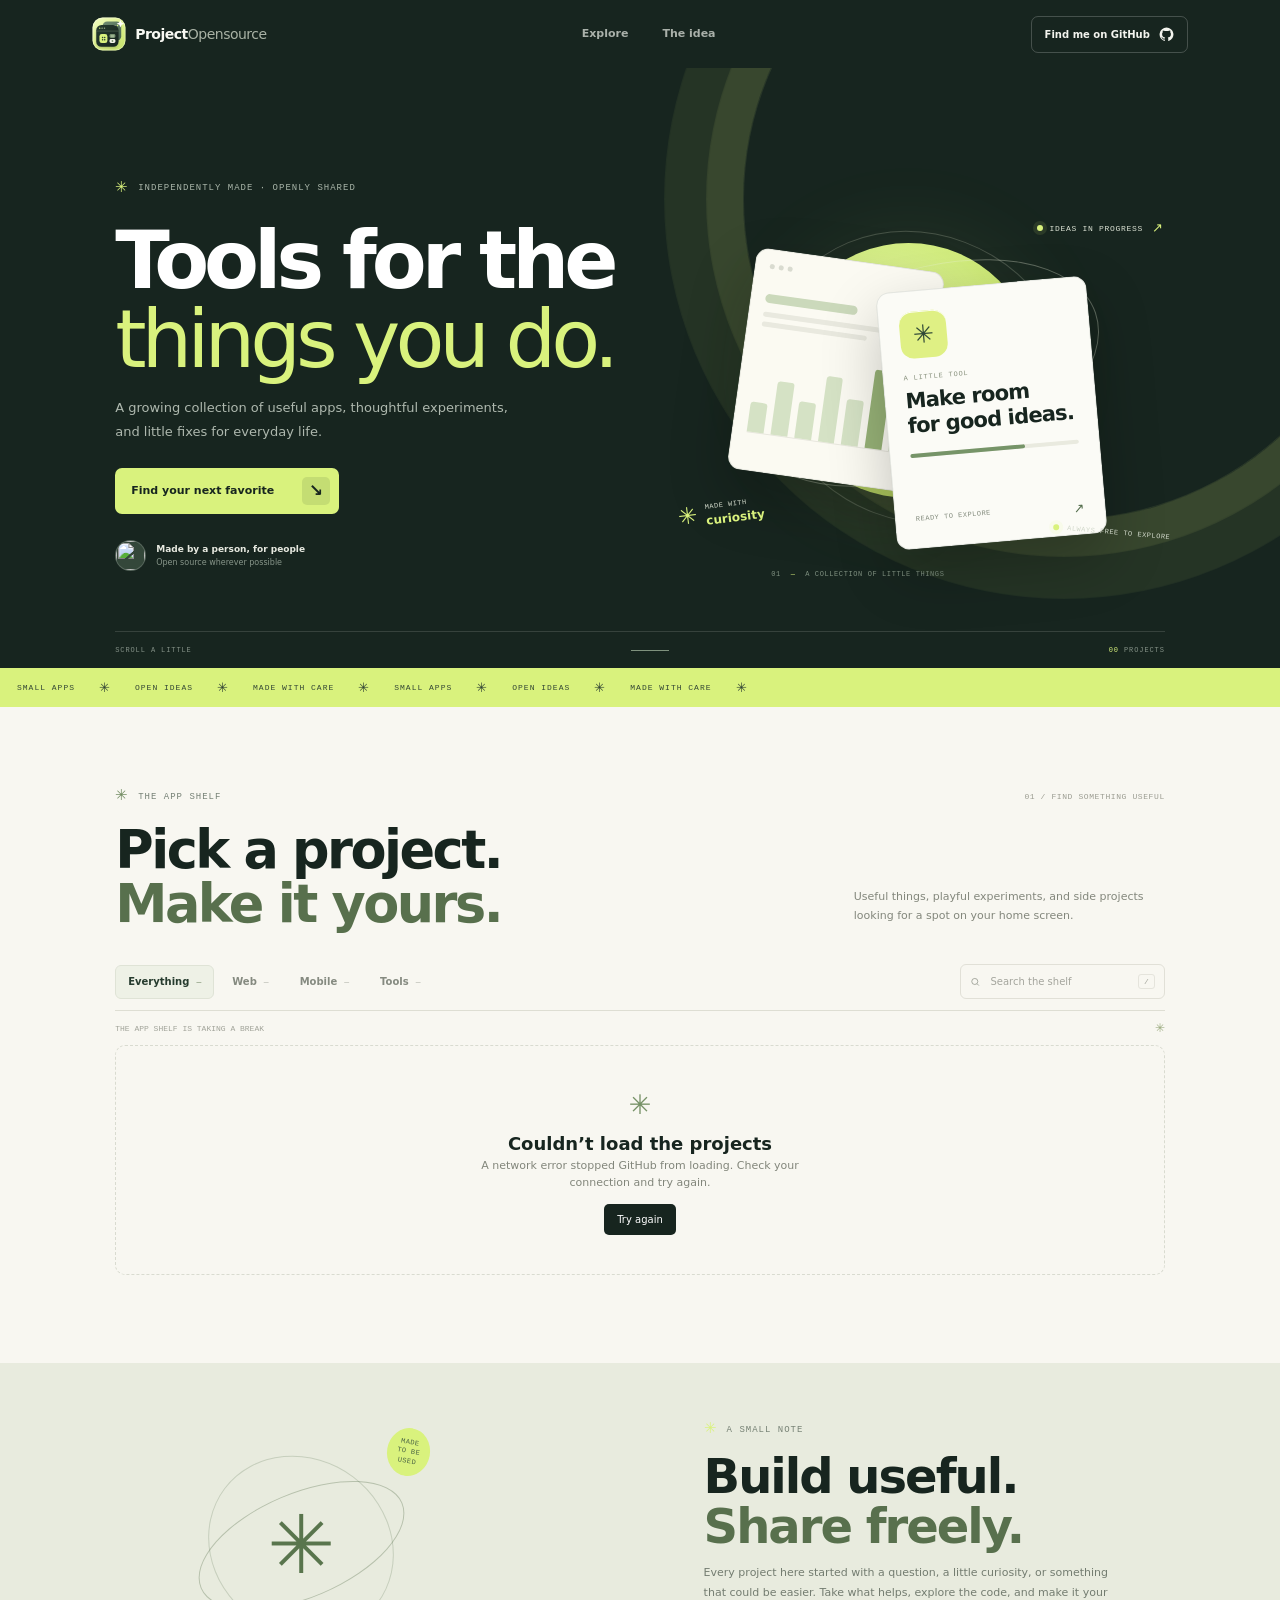
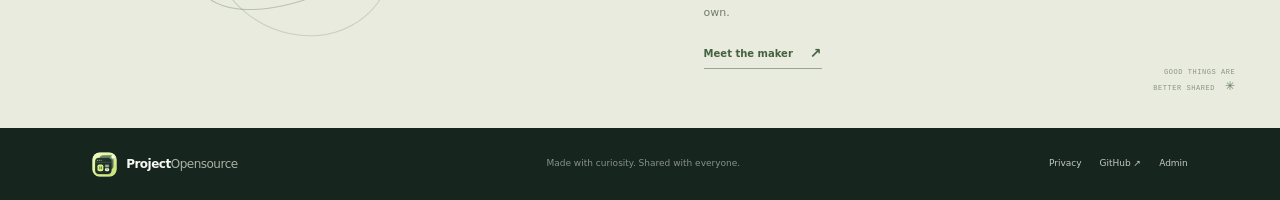
==== commit a256b580: "Bust cache for refreshed brand assets" ====
--- a/index.html
+++ b/index.html
@@ -6,15 +6,15 @@
     <meta name="theme-color" content="#17251f">
     <meta name="description" content="Small, thoughtful apps for the things you do every day.">
     <title>Project Opensource — Apps for your everyday</title>
-    <link rel="icon" type="image/svg+xml" href="icon.svg">
-    <link rel="manifest" href="site.webmanifest">
-    <link rel="stylesheet" href="styles.css?v=7">
+    <link rel="icon" type="image/svg+xml" href="icon.svg?v=2">
+    <link rel="manifest" href="site.webmanifest?v=2">
+    <link rel="stylesheet" href="styles.css?v=8">
   </head>
   <body>
     <a class="skip-link" href="#apps">Skip to apps</a>
     <header class="site-header">
       <div class="header-inner">
-        <a class="brand" href="#top" aria-label="Project Opensource home"><img class="brand-symbol" src="icon.svg" alt="" aria-hidden="true"><span class="brand-name">Project<span>Opensource</span></span></a>
+        <a class="brand" href="./" aria-label="Project Opensource home"><img class="brand-symbol" src="icon.svg?v=2" alt="" aria-hidden="true"><span class="brand-name">Project<span>Opensource</span></span></a>
         <nav class="main-nav" aria-label="Main navigation">
           <a href="#apps">Explore</a>
           <a href="#about">The idea</a>
@@ -23,7 +23,7 @@
       </div>
     </header>
 
-    <main id="top">
+    <main>
       <section class="hero" aria-labelledby="hero-title">
         <div class="hero-grain" aria-hidden="true"></div>
         <div class="hero-copy">
@@ -72,7 +72,7 @@
       </section>
     </main>
 
-    <footer class="site-footer"><a class="brand footer-brand" href="#top"><img class="brand-symbol" src="icon.svg" alt="" aria-hidden="true"><span class="brand-name">Project<span>Opensource</span></span></a><span class="footer-note">Made with curiosity. Shared with everyone.</span><div class="footer-links"><a href="privacy.html">Privacy</a><a href="https://github.com/bestboyssd" id="footer-profile" target="_blank" rel="noreferrer">GitHub ↗</a><a href="https://project-opensource.pages.dev/admin-login.html">Admin</a></div></footer>
+    <footer class="site-footer"><a class="brand footer-brand" href="./"><img class="brand-symbol" src="icon.svg?v=2" alt="" aria-hidden="true"><span class="brand-name">Project<span>Opensource</span></span></a><span class="footer-note">Made with curiosity. Shared with everyone.</span><div class="footer-links"><a href="privacy.html">Privacy</a><a href="https://github.com/bestboyssd" id="footer-profile" target="_blank" rel="noreferrer">GitHub ↗</a><a href="https://project-opensource.pages.dev/admin-login.html">Admin</a></div></footer>
     <noscript><p class="noscript">This collection needs JavaScript to load projects from GitHub. Please enable it and refresh.</p></noscript>
     <script src="config.js?v=3"></script>
     <script src="app.js?v=3"></script>
--- a/styles.css
+++ b/styles.css
@@ -24,7 +24,7 @@
 .site-header { height: 68px; background: var(--ink); color: white; position: relative; z-index: 5; }
 .header-inner { height: 100%; max-width: 1440px; margin: auto; padding: 0 7.2%; display: flex; align-items: center; justify-content: space-between; }
 .brand { display: inline-flex; align-items: center; gap: 9px; }
-.brand-symbol { width:29px; height:29px; display:block; flex:0 0 auto; object-fit:contain; border-radius:9px; transform:rotate(-5deg); }
+.brand-symbol { width:34px; height:34px; display:block; flex:0 0 auto; object-fit:contain; border-radius:10px; }
 
 .brand-name { font: 700 14px var(--display); letter-spacing: -.5px; color: #f8f9f3; }
 .brand-name span { color: #a9b2a5; font-weight: 400; }
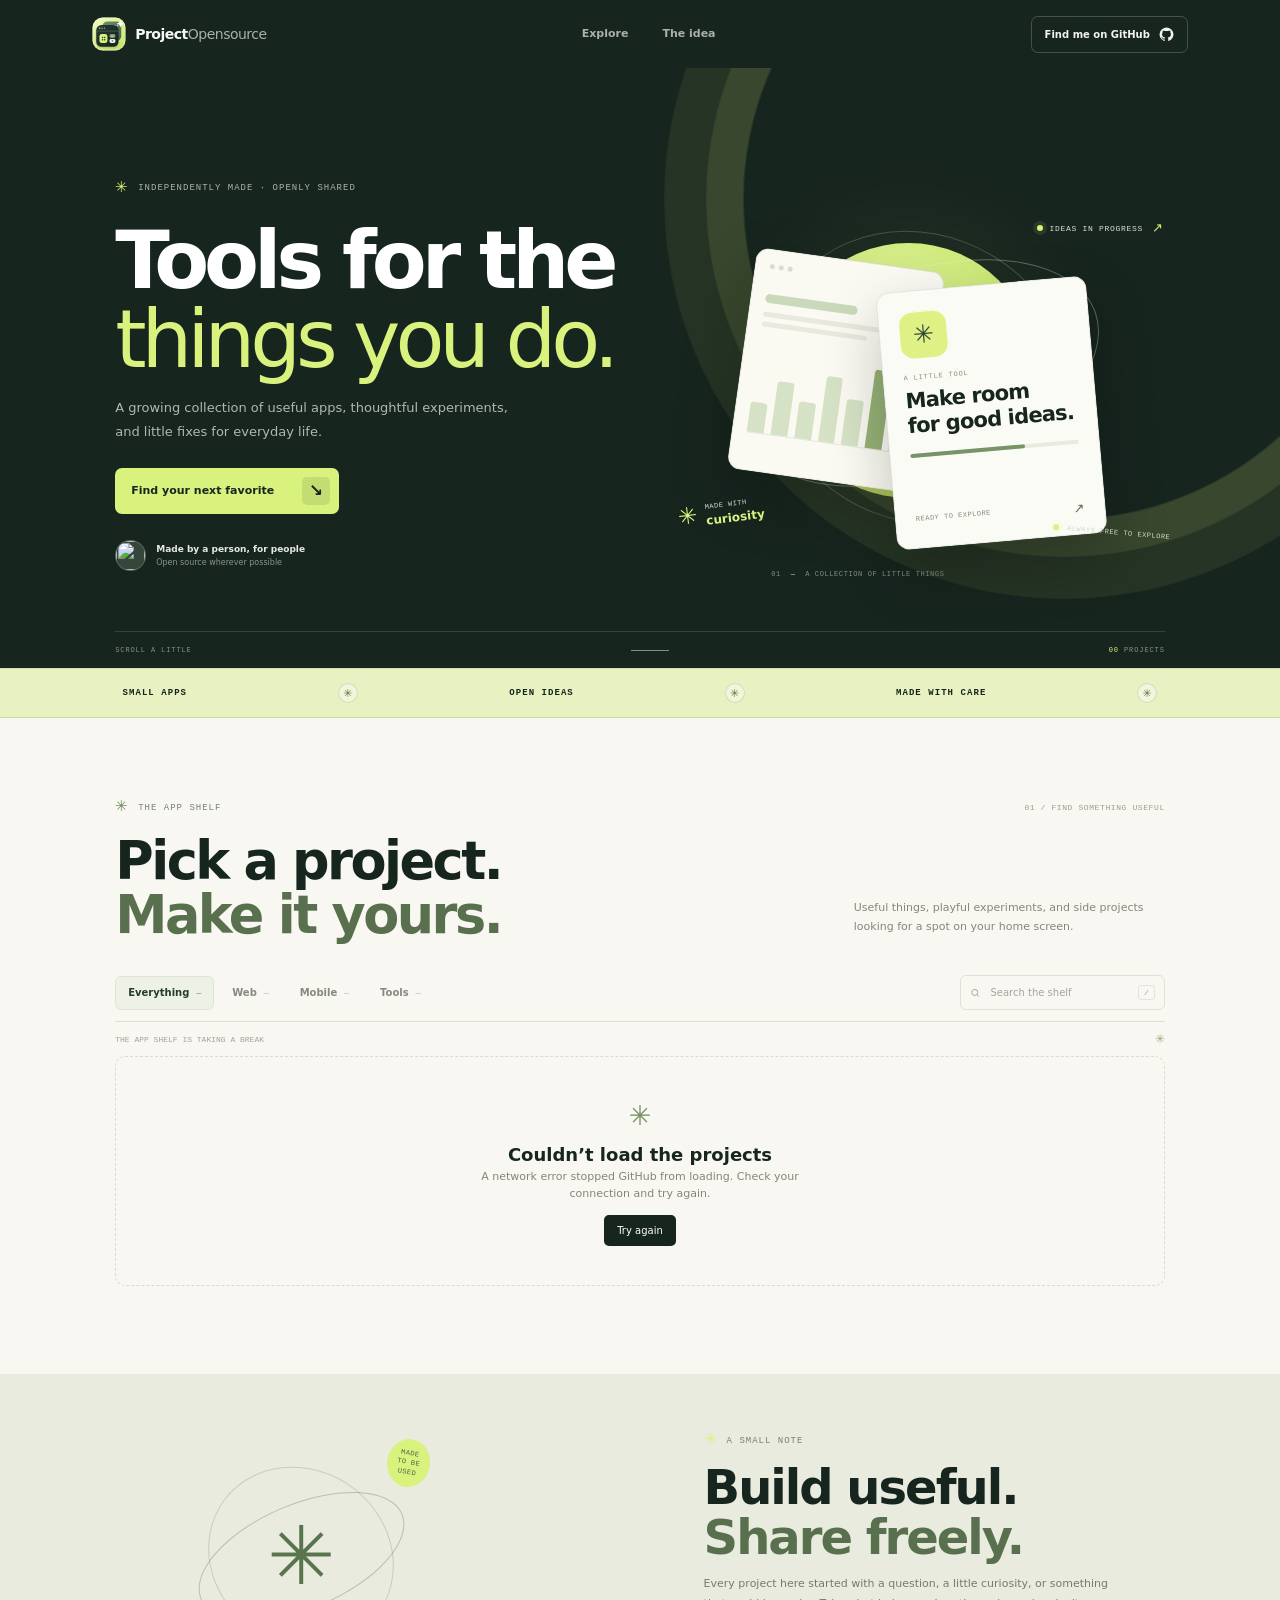
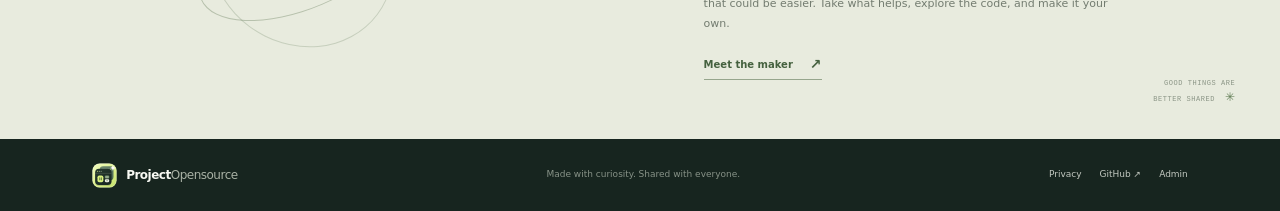
==== commit f972c6de: "Use live catalog and refine mobile ticker" ====
--- a/index.html
+++ b/index.html
@@ -8,7 +8,7 @@
     <title>Project Opensource — Apps for your everyday</title>
     <link rel="icon" type="image/svg+xml" href="icon.svg?v=2">
     <link rel="manifest" href="site.webmanifest?v=2">
-    <link rel="stylesheet" href="styles.css?v=8">
+    <link rel="stylesheet" href="styles.css?v=9">
   </head>
   <body>
     <a class="skip-link" href="#apps">Skip to apps</a>
@@ -45,7 +45,12 @@
         <div class="hero-edge"><span>SCROLL A LITTLE</span><span class="edge-rule"></span><span><b class="hero-total">00</b> PROJECTS</span></div>
       </section>
 
-      <div class="ticker" aria-label="Small apps, open ideas, made with care"><div class="ticker-track"><span>SMALL APPS</span><i>✳</i><span>OPEN IDEAS</span><i>✳</i><span>MADE WITH CARE</span><i>✳</i><span>SMALL APPS</span><i>✳</i><span>OPEN IDEAS</span><i>✳</i><span>MADE WITH CARE</span><i>✳</i></div></div>
+      <div class="ticker" role="group" aria-label="Small apps, open ideas, made with care">
+        <div class="ticker-track" aria-hidden="true">
+          <div class="ticker-group"><span>SMALL APPS</span><i>&#10035;</i><span>OPEN IDEAS</span><i>&#10035;</i><span>MADE WITH CARE</span><i>&#10035;</i></div>
+          <div class="ticker-group"><span>SMALL APPS</span><i>&#10035;</i><span>OPEN IDEAS</span><i>&#10035;</i><span>MADE WITH CARE</span><i>&#10035;</i></div>
+        </div>
+      </div>
 
       <section class="apps-section" id="apps" aria-labelledby="apps-title">
         <div class="section-topline"><div class="eyebrow dark-eyebrow"><span class="eyebrow-star">✳</span><span>THE APP SHELF</span></div><span class="section-index">01 / FIND SOMETHING USEFUL</span></div>
@@ -75,6 +80,6 @@
     <footer class="site-footer"><a class="brand footer-brand" href="./"><img class="brand-symbol" src="icon.svg?v=2" alt="" aria-hidden="true"><span class="brand-name">Project<span>Opensource</span></span></a><span class="footer-note">Made with curiosity. Shared with everyone.</span><div class="footer-links"><a href="privacy.html">Privacy</a><a href="https://github.com/bestboyssd" id="footer-profile" target="_blank" rel="noreferrer">GitHub ↗</a><a href="https://project-opensource.pages.dev/admin-login.html">Admin</a></div></footer>
     <noscript><p class="noscript">This collection needs JavaScript to load projects from GitHub. Please enable it and refresh.</p></noscript>
     <script src="config.js?v=3"></script>
-    <script src="app.js?v=3"></script>
+    <script src="app.js?v=5"></script>
   </body>
 </html>
--- a/styles.css
+++ b/styles.css
@@ -160,3 +160,29 @@
   .art-orbit { left:-18px; width:320px; }
   .orbit-b { left:6px; width:290px; }
 }
+
+/* Seamless, phone-first phrase ticker */
+.ticker { position:relative; isolation:isolate; overflow:hidden; border-top:1px solid #d4e2a6; border-bottom:1px solid #cbd99e; background:#e7f1c2; color:var(--ink); }
+.ticker::before,.ticker::after { position:absolute; z-index:1; top:0; bottom:0; width:clamp(14px,4vw,44px); content:""; pointer-events:none; }
+.ticker::before { left:0; background:linear-gradient(90deg,#e7f1c2,transparent); }
+.ticker::after { right:0; background:linear-gradient(270deg,#e7f1c2,transparent); }
+.ticker-track { display:flex; width:max-content; min-height:48px; gap:0; padding:0; animation:ticker-scroll 32s linear infinite; will-change:transform; font:700 9px/1 var(--mono); letter-spacing:1.05px; }
+.ticker-group { display:flex; flex:0 0 100vw; align-items:center; justify-content:space-around; gap:clamp(14px,3vw,34px); min-width:100vw; padding:0 clamp(22px,5vw,68px); }
+.ticker-group span { white-space:nowrap; }
+.ticker-track i { display:grid; width:20px; height:20px; flex:0 0 20px; place-items:center; border:1px solid rgba(81,116,98,.2); border-radius:50%; background:rgba(255,255,255,.38); color:#587347; font:normal 11px/1 var(--body); }
+.ticker:hover .ticker-track { animation-play-state:paused; }
+@keyframes ticker-scroll { to { transform:translateX(-50%); } }
+@media (max-width:600px) {
+  .ticker-track { min-height:45px; animation-duration:27s; font-size:8px; letter-spacing:.75px; }
+  .ticker-group { gap:clamp(8px,3vw,15px); padding:0 18px; }
+  .ticker-track i { width:18px; height:18px; flex-basis:18px; font-size:10px; }
+}
+@media (max-width:365px) {
+  .ticker-track { font-size:7px; letter-spacing:.55px; }
+  .ticker-group { gap:6px; padding:0 12px; }
+}
+@media (prefers-reduced-motion:reduce) {
+  .ticker-track { width:100%; animation:none; transform:none; }
+  .ticker-group { min-width:100%; flex-basis:100%; justify-content:center; gap:clamp(8px,2.5vw,18px); padding:0 10px; }
+  .ticker-group + .ticker-group { display:none; }
+}
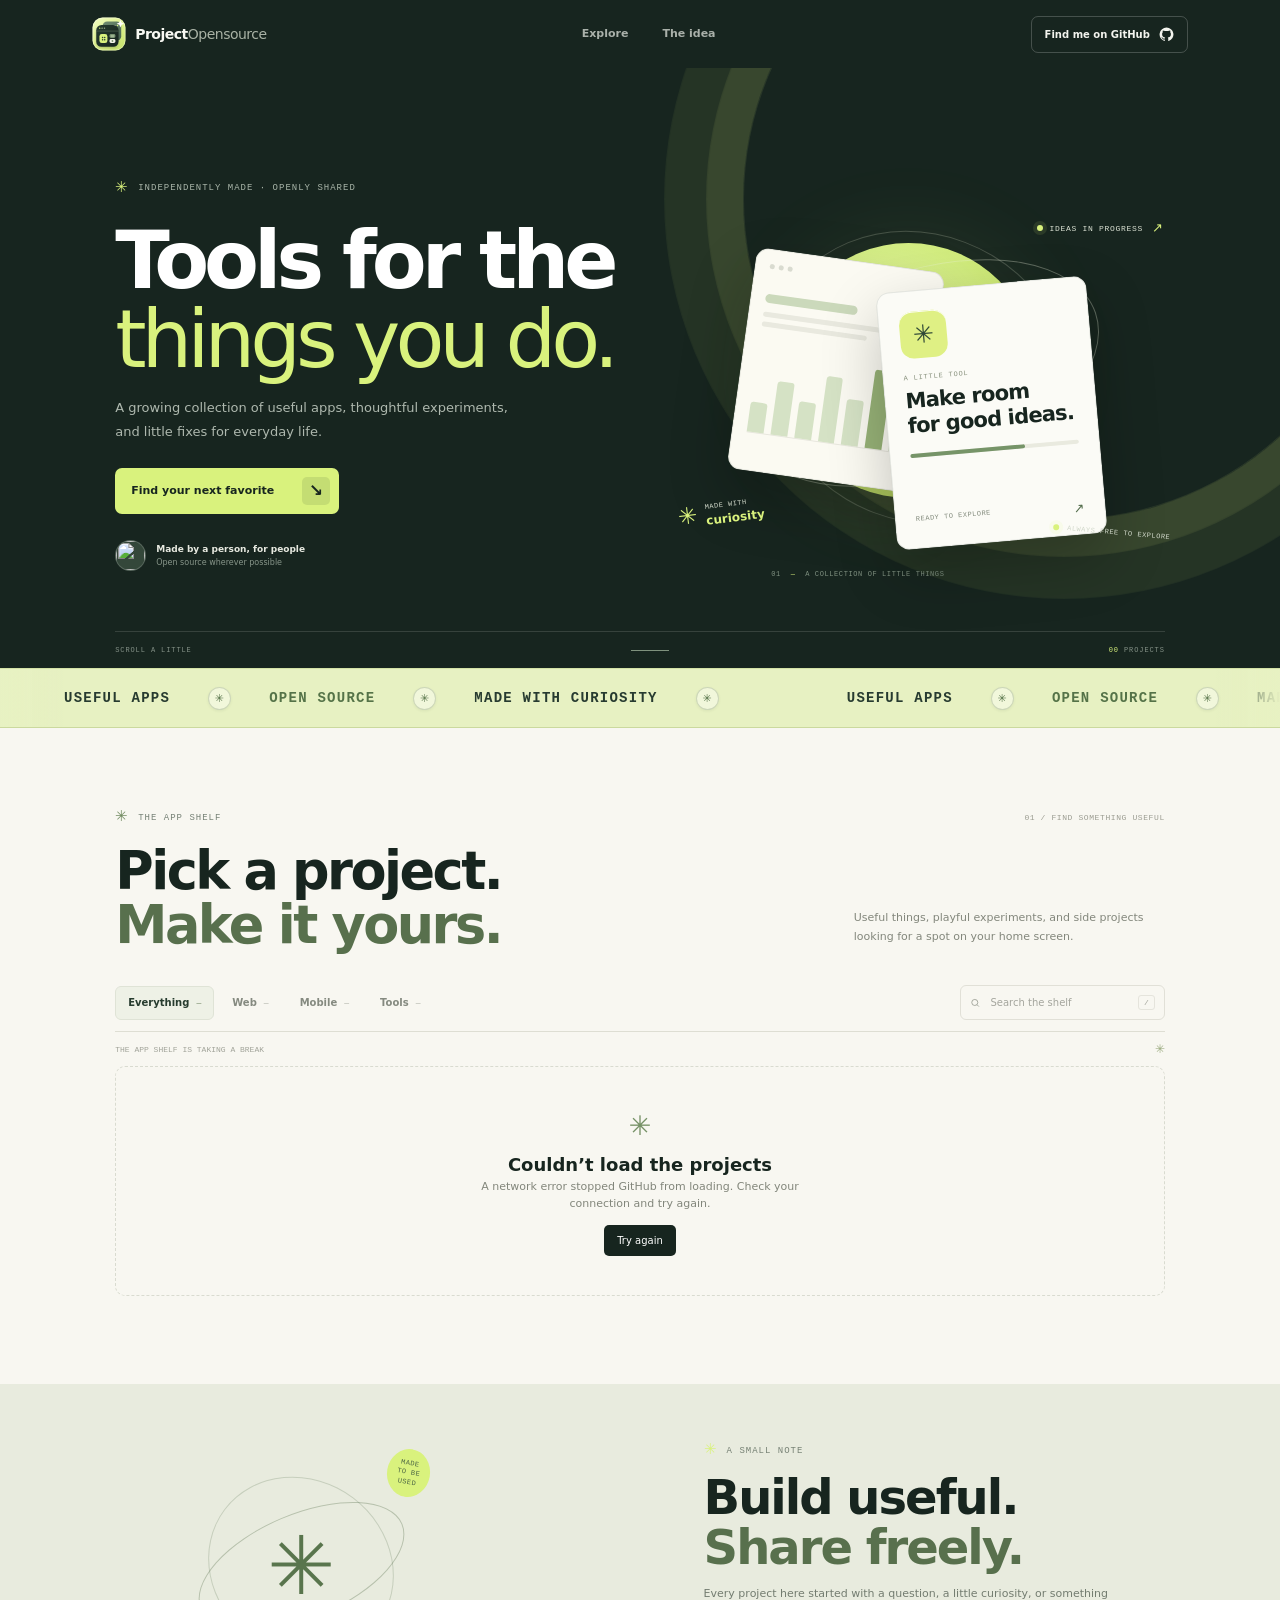
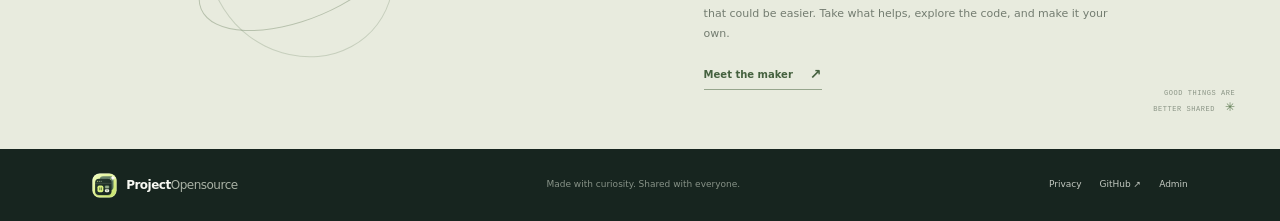
==== commit 9797a302: "Restore lime ticker with refreshed copy" ====
--- a/index.html
+++ b/index.html
@@ -5,10 +5,11 @@
     <meta name="viewport" content="width=device-width, initial-scale=1">
     <meta name="theme-color" content="#17251f">
     <meta name="description" content="Small, thoughtful apps for the things you do every day.">
+    <meta http-equiv="Content-Security-Policy" content="default-src 'self'; base-uri 'self'; object-src 'none'; form-action 'self'; script-src 'self'; style-src 'self' 'unsafe-inline'; img-src 'self' data: https://github.com https://avatars.githubusercontent.com; connect-src 'self' https://api.github.com https://project-opensource.pages.dev; manifest-src 'self'; upgrade-insecure-requests">
     <title>Project Opensource — Apps for your everyday</title>
     <link rel="icon" type="image/svg+xml" href="icon.svg?v=2">
     <link rel="manifest" href="site.webmanifest?v=2">
-    <link rel="stylesheet" href="styles.css?v=9">
+    <link rel="stylesheet" href="styles.css?v=10">
   </head>
   <body>
     <a class="skip-link" href="#apps">Skip to apps</a>
@@ -45,10 +46,12 @@
         <div class="hero-edge"><span>SCROLL A LITTLE</span><span class="edge-rule"></span><span><b class="hero-total">00</b> PROJECTS</span></div>
       </section>
 
-      <div class="ticker" role="group" aria-label="Small apps, open ideas, made with care">
-        <div class="ticker-track" aria-hidden="true">
-          <div class="ticker-group"><span>SMALL APPS</span><i>&#10035;</i><span>OPEN IDEAS</span><i>&#10035;</i><span>MADE WITH CARE</span><i>&#10035;</i></div>
-          <div class="ticker-group"><span>SMALL APPS</span><i>&#10035;</i><span>OPEN IDEAS</span><i>&#10035;</i><span>MADE WITH CARE</span><i>&#10035;</i></div>
+      <div class="ticker" role="group" aria-label="Useful apps, open source, made with curiosity">
+        <div class="ticker-window">
+          <div class="ticker-track" aria-hidden="true">
+            <div class="ticker-group"><span class="ticker-item">USEFUL APPS</span><i>&#10035;</i><span class="ticker-item ticker-highlight">OPEN SOURCE</span><i>&#10035;</i><span class="ticker-item">MADE WITH CURIOSITY</span><i>&#10035;</i></div>
+            <div class="ticker-group"><span class="ticker-item">USEFUL APPS</span><i>&#10035;</i><span class="ticker-item ticker-highlight">OPEN SOURCE</span><i>&#10035;</i><span class="ticker-item">MADE WITH CURIOSITY</span><i>&#10035;</i></div>
+          </div>
         </div>
       </div>
 
--- a/styles.css
+++ b/styles.css
@@ -161,28 +161,28 @@
   .orbit-b { left:6px; width:290px; }
 }
 
-/* Seamless, phone-first phrase ticker */
-.ticker { position:relative; isolation:isolate; overflow:hidden; border-top:1px solid #d4e2a6; border-bottom:1px solid #cbd99e; background:#e7f1c2; color:var(--ink); }
-.ticker::before,.ticker::after { position:absolute; z-index:1; top:0; bottom:0; width:clamp(14px,4vw,44px); content:""; pointer-events:none; }
-.ticker::before { left:0; background:linear-gradient(90deg,#e7f1c2,transparent); }
-.ticker::after { right:0; background:linear-gradient(270deg,#e7f1c2,transparent); }
-.ticker-track { display:flex; width:max-content; min-height:48px; gap:0; padding:0; animation:ticker-scroll 32s linear infinite; will-change:transform; font:700 9px/1 var(--mono); letter-spacing:1.05px; }
-.ticker-group { display:flex; flex:0 0 100vw; align-items:center; justify-content:space-around; gap:clamp(14px,3vw,34px); min-width:100vw; padding:0 clamp(22px,5vw,68px); }
-.ticker-group span { white-space:nowrap; }
-.ticker-track i { display:grid; width:20px; height:20px; flex:0 0 20px; place-items:center; border:1px solid rgba(81,116,98,.2); border-radius:50%; background:rgba(255,255,255,.38); color:#587347; font:normal 11px/1 var(--body); }
-.ticker:hover .ticker-track { animation-play-state:paused; }
+/* Lime marquee with a high-contrast, phone-first type treatment */
+.ticker { min-height:58px; overflow:hidden; border-top:1px solid #d4e2a6; border-bottom:1px solid #cbd99e; background:#e7f1c2; color:#273b30; }
+.ticker-window { position:relative; min-width:0; overflow:hidden; }
+.ticker-window::before,.ticker-window::after { position:absolute; z-index:1; top:0; bottom:0; width:clamp(16px,5vw,64px); content:""; pointer-events:none; }
+.ticker-window::before { left:0; background:linear-gradient(90deg,#e7f1c2,transparent); }
+.ticker-window::after { right:0; background:linear-gradient(270deg,#e7f1c2,transparent); }
+.ticker-track { display:flex; width:max-content; min-height:58px; gap:0; padding:0; animation:ticker-scroll 31s linear infinite; will-change:transform; }
+.ticker-group { display:flex; flex:0 0 auto; align-items:center; gap:clamp(18px,3vw,38px); padding:0 clamp(24px,5vw,72px); }
+.ticker-item { color:#273b30; font:700 clamp(12px,1.2vw,14px)/1 var(--mono); letter-spacing:1.25px; white-space:nowrap; }
+.ticker-highlight { color:#557348; }
+.ticker-track i { width:23px; height:23px; display:grid; flex:0 0 23px; place-items:center; border:1px solid rgba(72,99,62,.22); border-radius:50%; background:rgba(255,255,255,.42); color:#557348; font:normal 11px/1 var(--body); box-shadow:0 1px 3px rgba(39,59,48,.07); }
+.ticker-window:hover .ticker-track { animation-play-state:paused; }
 @keyframes ticker-scroll { to { transform:translateX(-50%); } }
-@media (max-width:600px) {
-  .ticker-track { min-height:45px; animation-duration:27s; font-size:8px; letter-spacing:.75px; }
-  .ticker-group { gap:clamp(8px,3vw,15px); padding:0 18px; }
-  .ticker-track i { width:18px; height:18px; flex-basis:18px; font-size:10px; }
-}
-@media (max-width:365px) {
-  .ticker-track { font-size:7px; letter-spacing:.55px; }
-  .ticker-group { gap:6px; padding:0 12px; }
+@media (max-width:680px) {
+  .ticker { min-height:52px; }
+  .ticker-track { min-height:52px; animation-duration:24s; }
+  .ticker-group { gap:14px; padding:0 20px; }
+  .ticker-item { font-size:10px; letter-spacing:.8px; }
+  .ticker-track i { width:20px; height:20px; flex-basis:20px; font-size:9px; }
 }
 @media (prefers-reduced-motion:reduce) {
-  .ticker-track { width:100%; animation:none; transform:none; }
-  .ticker-group { min-width:100%; flex-basis:100%; justify-content:center; gap:clamp(8px,2.5vw,18px); padding:0 10px; }
+  .ticker-track { width:100%; min-height:0; justify-content:center; animation:none; transform:none; }
+  .ticker-group { flex:1 1 auto; flex-wrap:wrap; justify-content:center; gap:10px 14px; padding:12px; }
   .ticker-group + .ticker-group { display:none; }
 }
